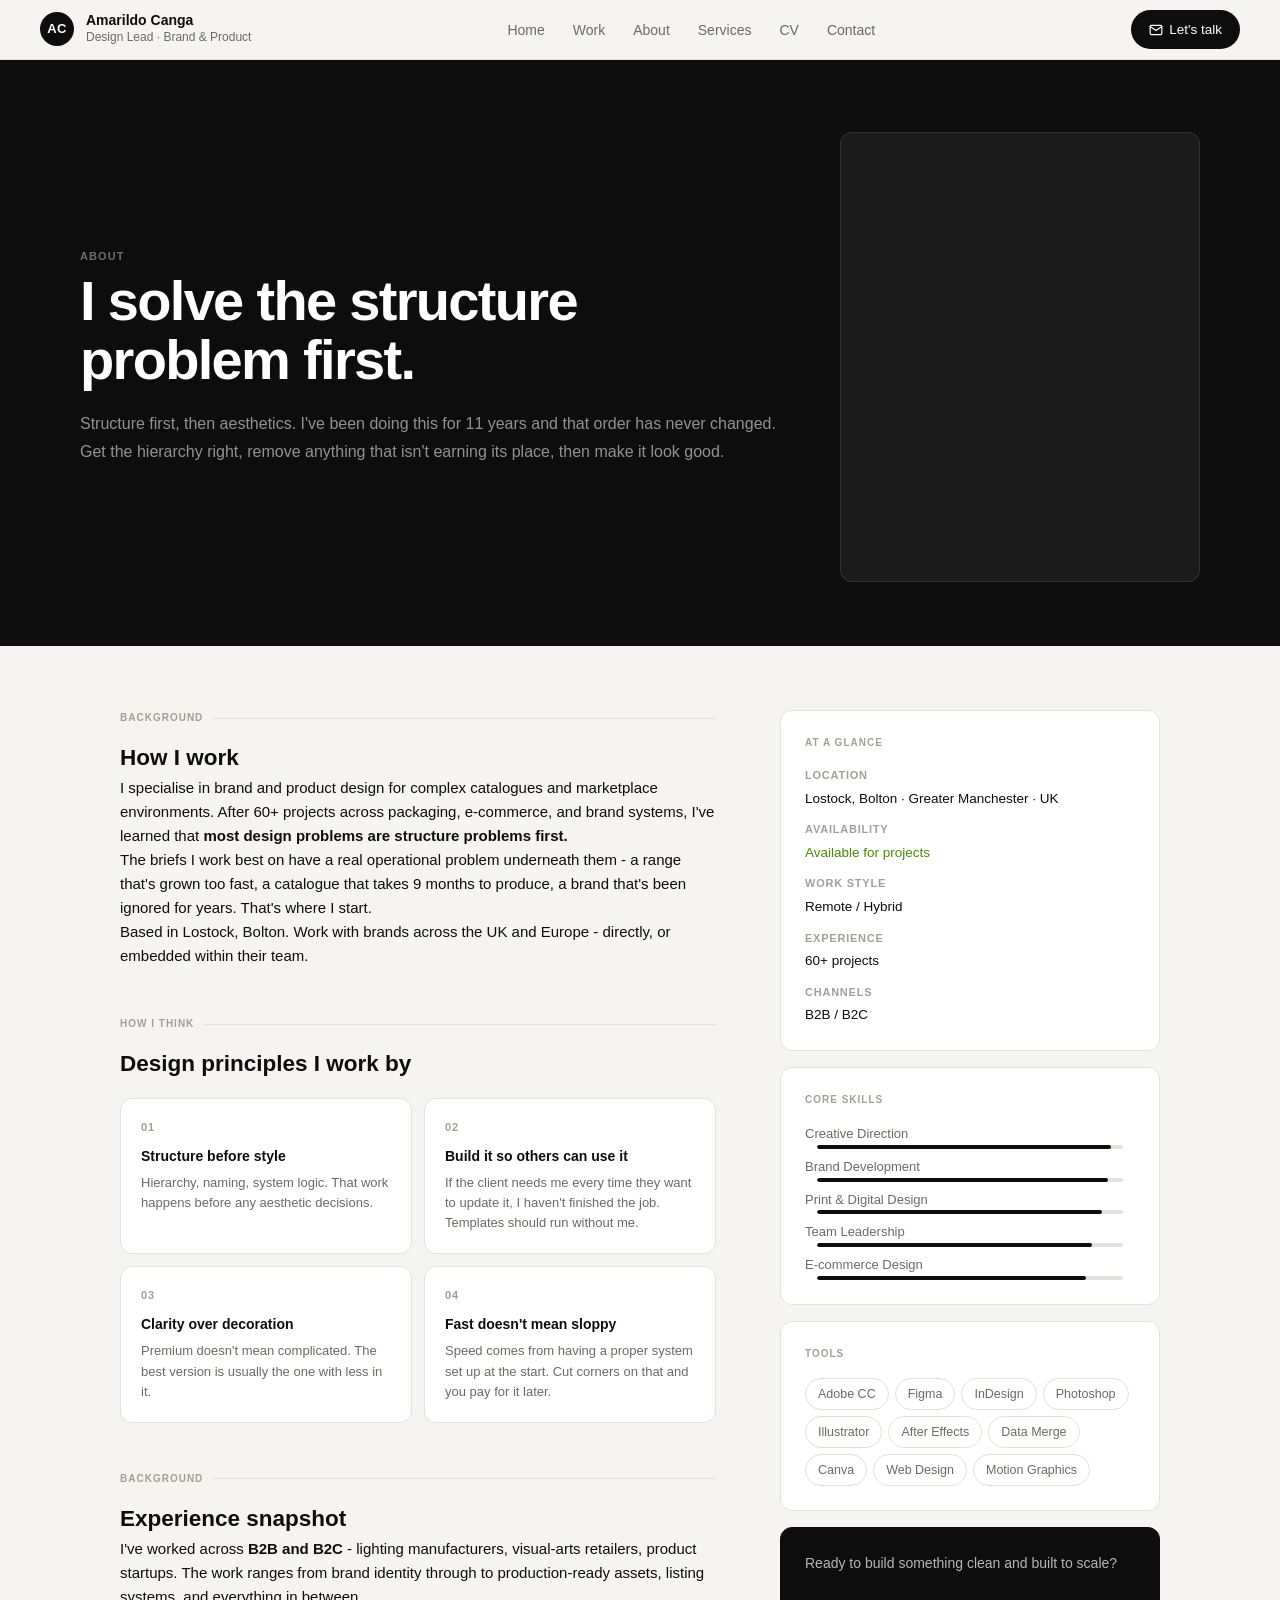
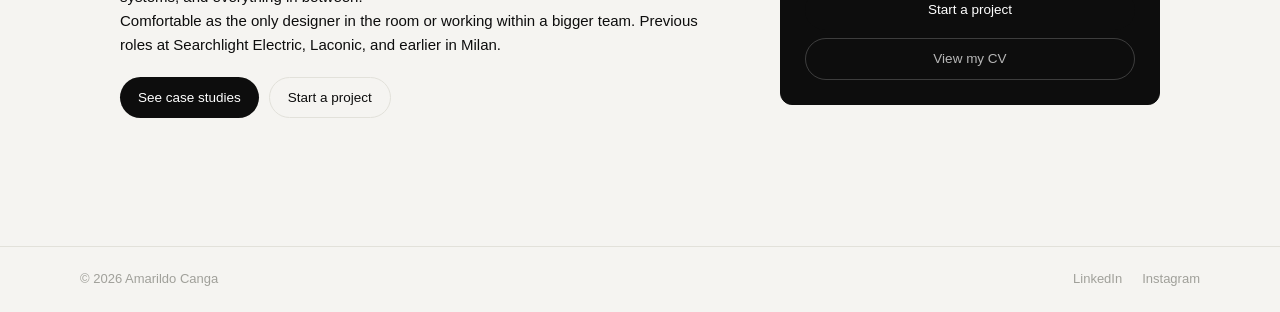
==== about.html @ d6d99cae "Add files via upload" ====
<!DOCTYPE html>
<html lang="en">
<head>
<meta charset="UTF-8">
<meta name="viewport" content="width=device-width, initial-scale=1.0">
<title>About - Amarildo Canga</title>
<link rel="stylesheet" href="/style.css">
<style>
  .about-hero { background: var(--black); padding: 72px 40px 64px; }
  .about-hero-inner { max-width: var(--max-w); margin: 0 auto; display: grid; grid-template-columns: 1fr 360px; gap: 64px; align-items: center; }
  .about-hero h1 { font-size: clamp(38px,5vw,56px); font-weight: 800; color: var(--white); letter-spacing: -0.03em; line-height: 1.05; margin-bottom: 20px; }
  .about-hero p { font-size: 16px; color: rgba(255,255,255,0.55); line-height: 1.75; font-weight: 300; }
  .about-hero-img { background: rgba(255,255,255,0.06); border: 1px solid rgba(255,255,255,0.1); border-radius: var(--radius); aspect-ratio: 4/5; max-height: 480px; display: flex; align-items: center; justify-content: center; color: rgba(255,255,255,0.2); font-size: 13px; font-style: italic; overflow: hidden; }

  .about-body { max-width: var(--max-w); margin: 0 auto; padding: 64px 40px 80px; display: grid; grid-template-columns: 1fr 380px; gap: 64px; align-items: start; }

  .prose h2 { font-size: 24px; font-weight: 800; letter-spacing: -0.02em; margin-bottom: 14px; line-height: 1.2; }
  .prose p { font-size: 15px; color: var(--gray-600); line-height: 1.8; margin-bottom: 16px; }
  .prose p strong { color: var(--black); font-weight: 600; }
  .prose-section { margin-bottom: 48px; }

  .block-label { font-size: 10px; text-transform: uppercase; letter-spacing: 0.1em; color: var(--gray-400); font-weight: 600; margin-bottom: 14px; display: flex; align-items: center; gap: 10px; }
  .block-label::after { content: ''; flex: 1; height: 1px; background: var(--gray-200); }

  .values-grid { display: grid; grid-template-columns: 1fr 1fr; gap: 12px; margin-top: 16px; }
  .value-card { background: var(--white); border: 1px solid var(--gray-200); border-radius: var(--radius); padding: 20px; }
  .value-num { font-size: 11px; font-weight: 700; color: var(--gray-400); text-transform: uppercase; letter-spacing: 0.08em; margin-bottom: 8px; }
  .value-title { font-size: 14px; font-weight: 700; margin-bottom: 6px; }
  .value-desc { font-size: 13px; color: var(--gray-600); line-height: 1.55; }

  /* Sidebar */
  .about-sidebar { position: sticky; top: 80px; display: flex; flex-direction: column; gap: 16px; }
  .info-card { background: var(--white); border: 1px solid var(--gray-200); border-radius: var(--radius); padding: 24px; }
  .info-card-label { font-size: 10px; text-transform: uppercase; letter-spacing: 0.1em; color: var(--gray-400); font-weight: 600; margin-bottom: 16px; }
  .info-row { display: flex; flex-direction: column; gap: 12px; }
  .info-item-label { font-size: 11px; text-transform: uppercase; letter-spacing: 0.07em; color: var(--gray-400); font-weight: 600; margin-bottom: 3px; }
  .info-item-value { font-size: 13.5px; font-weight: 500; }
  .skills-list { list-style: none; display: flex; flex-direction: column; gap: 8px; }
  .skill-row { display: flex; align-items: center; justify-content: space-between; }
  .skill-name { font-size: 13px; color: var(--gray-600); }
  .skill-bar { flex: 1; height: 4px; background: var(--gray-200); border-radius: 2px; margin: 0 12px; overflow: hidden; }
  .skill-fill { height: 100%; background: var(--black); border-radius: 2px; transition: width 1s ease; width: 0; }
  .skill-fill.loaded { }
  .tool-tags { display: flex; flex-wrap: wrap; gap: 6px; margin-top: 4px; }

  @media (max-width: 900px) {
    .about-hero { padding: 48px 20px; }
    .about-hero-inner { grid-template-columns: 1fr; gap: 32px; }
    .about-body { grid-template-columns: 1fr; padding: 40px 20px 60px; gap: 36px; }
    .about-sidebar { position: static; }
    .values-grid { grid-template-columns: 1fr; }
  }
</style>
</head>
<body>

<div class="menu-overlay" id="menuOverlay"></div>
<div class="mobile-menu" id="mobileMenu">
  <button class="mobile-menu-close" id="menuClose">&#x2715;</button>
  <a href="/">Home</a>
  <div class="mobile-work-group">
    <a href="/work" class="mobile-work-parent">Work</a>
    <div class="mobile-submenu">
      <a href="/harled">Harled Essentials</a>
      <a href="/omnisolar">Omnisolar</a>
      <a href="/searchlight">Searchlight</a>
      <a href="/zipstrip">ZIP Strip</a>
      <a href="/coffee">200&#xB0; Coffee</a>
      <a href="/wanderlust">Wanderlust</a>
    </div>
  </div>
  <a href="/about">About</a>
  <a href="/services">Services</a>
  <a href="/cv">CV</a>
  <a href="/contact">Contact</a>
  <a href="/contact" class="mobile-cta">Let&#x2019;s talk</a>
</div>
<nav>
  <a href="/" class="nav-logo">
    <div class="nav-avatar">AC</div>
    <div><div class="nav-name">Amarildo Canga</div><div class="nav-title">Design Lead · Brand & Product</div></div>
  </a>
    <ul class="nav-links">
    <li><a href="/">Home</a></li>
    <li><a href="/work">Work</a></li>
    <li><a href="/about">About</a></li>
    <li><a href="/services">Services</a></li>
    <li><a href="/cv">CV</a></li>
    <li><a href="/contact">Contact</a></li>
  </ul>
  <a href="/contact" class="btn-pill nav-cta"><svg width="14" height="14" viewBox="0 0 24 24" fill="none" stroke="currentColor" stroke-width="2" stroke-linecap="round" stroke-linejoin="round"><path d="M4 4h16c1.1 0 2 .9 2 2v12c0 1.1-.9 2-2 2H4c-1.1 0-2-.9-2-2V6c0-1.1.9-2 2-2z"/><polyline points="22,6 12,13 2,6"/></svg> Let's talk </a>
<button class="burger" id="burger" aria-label="Menu"><span></span><span></span><span></span></button>
</nav>

<div class="about-hero">
  <div class="about-hero-inner">
    <div class="fade-up">
      <div class="section-label" style="color:rgba(255,255,255,0.4)">About</div>
      <h1>I solve the structure problem first.</h1>
      <p>Structure first, then aesthetics. I've been doing this for 11 years and that order has never changed. Get the hierarchy right, remove anything that isn't earning its place, then make it look good.</p>
    </div>
    <div class="about-hero-img fade-up" style="animation-delay:.15s; background-image:url('https://res.cloudinary.com/dylkbwins/image/upload/v1772619330/Image_800x1000.jpg'); background-size:cover; background-position:center top;"></div>
  </div>
</div>

<div class="about-body">
  <main>
    <div class="prose-section reveal">
      <div class="block-label">Background</div>
      <h2>How I work</h2>
      <p>I specialise in brand and product design for complex catalogues and marketplace environments. After 60+ projects across packaging, e-commerce, and brand systems, I've learned that <strong>most design problems are structure problems first.</strong></p>
      <p>The briefs I work best on have a real operational problem underneath them - a range that's grown too fast, a catalogue that takes 9 months to produce, a brand that's been ignored for years. That's where I start.</p>
      <p>Based in Lostock, Bolton. Work with brands across the UK and Europe - directly, or embedded within their team.</p>
    </div>

    <div class="prose-section reveal">
      <div class="block-label">How I think</div>
      <h2>Design principles I work by</h2>
      <div class="values-grid">
        <div class="value-card">
          <div class="value-num">01</div>
          <div class="value-title">Structure before style</div>
          <div class="value-desc">Hierarchy, naming, system logic. That work happens before any aesthetic decisions.</div>
        </div>
        <div class="value-card">
          <div class="value-num">02</div>
          <div class="value-title">Build it so others can use it</div>
          <div class="value-desc">If the client needs me every time they want to update it, I haven't finished the job. Templates should run without me.</div>
        </div>
        <div class="value-card">
          <div class="value-num">03</div>
          <div class="value-title">Clarity over decoration</div>
          <div class="value-desc">Premium doesn't mean complicated. The best version is usually the one with less in it.</div>
        </div>
        <div class="value-card">
          <div class="value-num">04</div>
          <div class="value-title">Fast doesn't mean sloppy</div>
          <div class="value-desc">Speed comes from having a proper system set up at the start. Cut corners on that and you pay for it later.</div>
        </div>
      </div>
    </div>

    <div class="prose-section reveal">
      <div class="block-label">Background</div>
      <h2>Experience snapshot</h2>
      <p>I've worked across <strong>B2B and B2C</strong> - lighting manufacturers, visual-arts retailers, product startups. The work ranges from brand identity through to production-ready assets, listing systems, and everything in between.</p>
      <p>Comfortable as the only designer in the room or working within a bigger team. Previous roles at Searchlight Electric, Laconic, and earlier in Milan.</p>
      <div style="display:flex;gap:10px;margin-top:20px;flex-wrap:wrap;">
        <a href="/portfolio" class="btn-pill">See case studies </a>
        <a href="/contact" class="btn-pill outline">Start a project</a>
      </div>
    </div>
  </main>

  <aside class="about-sidebar">
    <div class="info-card reveal">
      <div class="info-card-label">At a glance</div>
      <div class="info-row">
        <div><div class="info-item-label">Location</div><div class="info-item-value">Lostock, Bolton · Greater Manchester · UK</div></div>
        <div><div class="info-item-label">Availability</div><div class="info-item-value" style="color:#4a8a00">Available for projects</div></div>
        <div><div class="info-item-label">Work style</div><div class="info-item-value">Remote / Hybrid</div></div>
        <div><div class="info-item-label">Experience</div><div class="info-item-value">60+ projects</div></div>
        <div><div class="info-item-label">Channels</div><div class="info-item-value">B2B / B2C</div></div>
      </div>
    </div>

    <div class="info-card reveal">
      <div class="info-card-label">Core skills</div>
      <ul class="skills-list">
        <li><div class="skill-row"><span class="skill-name">Creative Direction</span></div><div class="skill-bar"><div class="skill-fill" data-width="96"></div></div></li>
        <li><div class="skill-row"><span class="skill-name">Brand Development</span></div><div class="skill-bar"><div class="skill-fill" data-width="95"></div></div></li>
        <li><div class="skill-row"><span class="skill-name">Print &amp; Digital Design</span></div><div class="skill-bar"><div class="skill-fill" data-width="93"></div></div></li>
        <li><div class="skill-row"><span class="skill-name">Team Leadership</span></div><div class="skill-bar"><div class="skill-fill" data-width="90"></div></div></li>
        <li><div class="skill-row"><span class="skill-name">E-commerce Design</span></div><div class="skill-bar"><div class="skill-fill" data-width="88"></div></div></li>
      </ul>
    </div>

    <div class="info-card reveal">
      <div class="info-card-label">Tools</div>
      <div class="tool-tags">
        <span class="tag">Adobe CC</span>
        <span class="tag">Figma</span>
        <span class="tag">InDesign</span>
        <span class="tag">Photoshop</span>
        <span class="tag">Illustrator</span>
        <span class="tag">After Effects</span>
        <span class="tag">Data Merge</span>
        <span class="tag">Canva</span>
        <span class="tag">Web Design</span>
        <span class="tag">Motion Graphics</span>
      </div>
    </div>

    <div class="info-card reveal" style="background:var(--black);border-color:var(--black);">
      <p style="font-size:14px;color:rgba(255,255,255,0.7);line-height:1.6;margin-bottom:16px;">Ready to build something clean and built to scale?</p>
      <div style="display:flex;flex-direction:column;gap:8px;">
        <a href="/contact" class="btn-pill" style="justify-content:center;">Start a project </a>
        <a href="/cv" class="btn-pill outline" style="justify-content:center;border-color:rgba(255,255,255,0.2);color:rgba(255,255,255,0.7);">View my CV</a>
      </div>
    </div>
  </aside>
</div>

<footer>
  <div class="footer-inner">
    <span class="footer-copy">© 2026 Amarildo Canga</span>
    <div class="footer-links">
      <a href="https://uk.linkedin.com/in/amarildo-canga-2a92a843" target="_blank">LinkedIn</a>
      <a href="https://www.instagram.com/amarildo.design/" target="_blank">Instagram</a>
    </div>
  </div>
</footer>

<script>
  const obs = new IntersectionObserver(entries => {
    entries.forEach(e => {
      if (e.isIntersecting) {
        e.target.classList.add('visible');
        // Animate skill bars
        e.target.querySelectorAll('.skill-fill').forEach(bar => {
          bar.style.width = bar.dataset.width + '%';
        });
        obs.unobserve(e.target);
      }
    });
  }, { threshold: 0.08 });
  document.querySelectorAll('.reveal').forEach(el => obs.observe(el));
</script>


<script>
(function() {
  (function() {
  var burger = document.getElementById('burger');
  var menu = document.getElementById('mobileMenu');
  var overlay = document.getElementById('menuOverlay');
  var closeBtn = document.getElementById('menuClose');
  function openMenu() { menu.classList.add('open'); overlay.classList.add('open'); burger.classList.add('open'); document.body.style.overflow = 'hidden'; }
  function closeMenu() { menu.classList.remove('open'); overlay.classList.remove('open'); burger.classList.remove('open'); document.body.style.overflow = ''; }
  if (burger) burger.addEventListener('click', openMenu);
  if (closeBtn) closeBtn.addEventListener('click', closeMenu);
  if (overlay) overlay.addEventListener('click', closeMenu);
})();
})();
</script>
</body>
</html>
---- style.css ----
/* ── RESET & BASE ── */
*, *::before, *::after { box-sizing: border-box; margin: 0; padding: 0; }

:root {
  --black: #0d0d0d;
  --white: #ffffff;
  --off-white: #f5f4f1;
  --gray-100: #f0efe9;
  --gray-200: #e2e1da;
  --gray-400: #a0a09a;
  --gray-600: #6b6b65;
  --gray-800: #2c2c28;
  --accent: #c8f135;
  --red: #e5321b;
  --font: 'Helvetica Neue', Helvetica, Arial, sans-serif;
  --radius: 12px;
  --radius-sm: 8px;
  --radius-pill: 100px;
  --max-w: 1120px;
  --nav-h: 60px;
}

html { scroll-behavior: smooth; }

body {
  font-family: var(--font);
  background: var(--off-white);
  color: var(--black);
  font-size: 15px;
  line-height: 1.6;
  -webkit-font-smoothing: antialiased;
  overflow-x: hidden;
}

/* ── TYPOGRAPHY ── */
h1, h2, h3, h4 { font-family: var(--font); }

/* ── NAV ── */
nav {
  position: sticky;
  top: 0;
  z-index: 100;
  background: rgba(245,244,241,0.93);
  border-bottom: 1px solid var(--gray-200);
  padding: 0 40px;
  height: var(--nav-h);
  display: flex;
  align-items: center;
  justify-content: space-between;
  backdrop-filter: blur(14px);
}

.nav-logo {
  display: flex;
  align-items: center;
  gap: 12px;
  text-decoration: none;
  color: var(--black);
}

.nav-avatar {
  width: 34px; height: 34px;
  background: var(--black);
  border-radius: 50%;
  display: grid; place-items: center;
  font-weight: 700;
  font-size: 13px;
  color: var(--white);
  flex-shrink: 0;
  letter-spacing: 0.02em;
}

.nav-name { font-weight: 700; font-size: 14px; line-height: 1.2; }
.nav-title { font-size: 12px; color: var(--gray-600); font-weight: 400; }

.nav-links {
  display: flex;
  align-items: center;
  gap: 28px;
  list-style: none;
}

.nav-links a {
  text-decoration: none;
  color: var(--gray-600);
  font-size: 14px;
  font-weight: 400;
  transition: color 0.2s;
  position: relative;
  padding-bottom: 2px;
}

.nav-links a:hover { color: var(--black); }

.nav-links a.active {
  color: var(--black);
  font-weight: 600;
}

.nav-links a.active::after {
  content: '';
  position: absolute;
  bottom: -2px;
  left: 0; right: 0;
  height: 2px;
  background: var(--black);
  border-radius: 2px;
}

/* ── BUTTONS ── */
.btn-pill {
  display: inline-flex;
  align-items: center;
  gap: 6px;
  background: var(--black);
  color: var(--white);
  padding: 9px 18px;
  border-radius: var(--radius-pill);
  font-size: 13.5px;
  font-weight: 500;
  text-decoration: none;
  transition: background 0.2s, transform 0.15s;
  border: none;
  cursor: pointer;
  font-family: var(--font);
  white-space: nowrap;
}

.btn-pill:hover { background: var(--gray-800); transform: translateY(-1px); }

.btn-pill.outline {
  background: transparent;
  color: var(--black);
  border: 1.5px solid var(--gray-200);
}

.btn-pill.outline:hover { border-color: var(--black); background: transparent; transform: translateY(-1px); }

.btn-pill.accent {
  background: var(--accent);
  color: var(--black);
}

.btn-pill.accent:hover { background: #b8e020; }

/* ── TAGS ── */
.tag {
  padding: 5px 12px;
  border: 1.5px solid var(--gray-200);
  border-radius: var(--radius-pill);
  font-size: 12.5px;
  color: var(--gray-600);
  background: transparent;
}

.chip {
  font-size: 11px;
  font-weight: 600;
  padding: 4px 11px;
  border-radius: var(--radius-pill);
  letter-spacing: 0.03em;
}

.chip-dark { background: rgba(0,0,0,0.55); color: var(--white); }
.chip-accent { background: var(--accent); color: var(--black); }
.chip-red { background: var(--red); color: var(--white); }
.chip-outline { border: 1px solid rgba(255,255,255,0.35); color: var(--white); }
.chip-light { background: var(--gray-100); color: var(--gray-600); border: 1px solid var(--gray-200); }

/* ── SECTION LABELS ── */
.section-label {
  font-size: 11px;
  text-transform: uppercase;
  letter-spacing: 0.1em;
  color: var(--gray-400);
  font-weight: 600;
  margin-bottom: 6px;
}

.section-title {
  font-size: clamp(26px, 3vw, 36px);
  font-weight: 800;
  letter-spacing: -0.025em;
  margin-bottom: 8px;
  line-height: 1.1;
}

.section-sub {
  color: var(--gray-600);
  font-size: 14.5px;
  font-weight: 400;
  max-width: 480px;
  margin-bottom: 32px;
  line-height: 1.65;
}

/* ── PAGE WRAPPER ── */
.page-wrap {
  max-width: var(--max-w);
  margin: 0 auto;
  padding: 64px 40px 80px;
}

/* ── DIVIDER ── */
.divider {
  border: none;
  border-top: 1px solid var(--gray-200);
  margin: 48px 0;
}

/* ── FOOTER ── */
footer {
  border-top: 1px solid var(--gray-200);
  padding: 22px 40px;
  display: flex;
  justify-content: space-between;
  align-items: center;
  max-width: 100%;
}

.footer-inner {
  max-width: var(--max-w);
  margin: 0 auto;
  width: 100%;
  display: flex;
  justify-content: space-between;
  align-items: center;
}

.footer-copy { font-size: 13px; color: var(--gray-400); }

.footer-links { display: flex; gap: 20px; }

.footer-links a {
  font-size: 13px;
  color: var(--gray-400);
  text-decoration: none;
  transition: color 0.2s;
}

.footer-links a:hover { color: var(--black); }

/* ── ANIMATIONS ── */
@keyframes fadeUp {
  from { opacity: 0; transform: translateY(18px); }
  to   { opacity: 1; transform: translateY(0); }
}

.fade-up {
  animation: fadeUp 0.6s ease both;
}

.reveal {
  opacity: 0;
  transform: translateY(14px);
  transition: opacity 0.55s ease, transform 0.55s ease;
}

.reveal.visible {
  opacity: 1;
  transform: none;
}

/* ── CARDS ── */
.card-base {
  background: var(--white);
  border: 1px solid var(--gray-200);
  border-radius: var(--radius);
  overflow: hidden;
  transition: transform 0.25s, box-shadow 0.25s;
}

.card-base:hover {
  transform: translateY(-3px);
  box-shadow: 0 12px 40px rgba(0,0,0,0.09);
}

/* ── PLACEHOLDER IMAGES ── */







.img-note {
  display: flex;
  align-items: center;
  justify-content: center;
  font-size: 11px;
  color: rgba(255,255,255,0.3);
  font-style: italic;
  height: 100%;
  padding: 16px;
  text-align: center;
}

/* ── BURGER MENU ── */
.burger {
  display: none;
  flex-direction: column;
  justify-content: center;
  gap: 5px;
  width: 36px;
  height: 36px;
  cursor: pointer;
  background: none;
  border: none;
  padding: 4px;
  flex-shrink: 0;
}
.burger span {
  display: block;
  height: 2px;
  background: var(--black);
  border-radius: 2px;
  transition: all 0.3s ease;
  transform-origin: center;
}
.burger.open span:nth-child(1) { transform: translateY(7px) rotate(45deg); }
.burger.open span:nth-child(2) { opacity: 0; transform: scaleX(0); }
.burger.open span:nth-child(3) { transform: translateY(-7px) rotate(-45deg); }

/* Slide-in panel */
.mobile-menu {
  position: fixed;
  top: 0;
  right: -100%;
  width: min(320px, 85vw);
  height: 100dvh;
  background: var(--black);
  z-index: 200;
  display: flex;
  flex-direction: column;
  padding: 80px 32px 40px;
  gap: 8px;
  transition: right 0.35s cubic-bezier(0.4, 0, 0.2, 1);
  overflow-y: auto;
}
.mobile-menu.open { right: 0; }

.mobile-menu a {
  text-decoration: none;
  color: rgba(255,255,255,0.6);
  font-size: 22px;
  font-weight: 700;
  letter-spacing: -0.02em;
  padding: 12px 0;
  border-bottom: 1px solid rgba(255,255,255,0.08);
  transition: color 0.2s;
}
.mobile-menu a:hover,
.mobile-menu a.active { color: var(--white); }
.mobile-menu a:last-child { border-bottom: none; }

.mobile-menu .mobile-cta {
  margin-top: 24px;
  background: var(--accent);
  color: var(--black) !important;
  border-radius: var(--radius-pill);
  padding: 14px 24px !important;
  font-size: 15px !important;
  text-align: center;
  border-bottom: none !important;
}

/* Overlay behind panel */
.menu-overlay {
  display: none;
  position: fixed;
  inset: 0;
  background: rgba(0,0,0,0.5);
  z-index: 199;
  backdrop-filter: blur(2px);
}
.menu-overlay.open { display: block; }

/* Close button inside panel */
.mobile-menu-close {
  position: absolute;
  top: 20px;
  right: 20px;
  width: 36px;
  height: 36px;
  background: rgba(255,255,255,0.1);
  border: none;
  border-radius: 50%;
  color: white;
  font-size: 18px;
  cursor: pointer;
  display: grid;
  place-items: center;
  line-height: 1;
}

/* ── RESPONSIVE ── */
@media (max-width: 900px) {
  nav { padding: 0 20px; }
  .nav-links { gap: 16px; }
  .page-wrap { padding: 40px 20px 60px; }
  footer { padding: 20px; }
  .footer-inner { flex-direction: column; gap: 12px; text-align: center; }
}

@media (max-width: 640px) {
  .nav-links { display: none; }
  .btn-pill.nav-cta { display: none; }
  .burger { display: flex; }
}
.ph-200-1{background-image:url("https://res.cloudinary.com/dylkbwins/image/upload/v1772619361/200_Coffee_hero.jpg");background-size:cover;background-position:center;}
.ph-200-2{background-image:url("https://res.cloudinary.com/dylkbwins/image/upload/v1772619526/200_Coffee.jpg");background-size:cover;background-position:center;}
.ph-200-3{background-image:url("https://res.cloudinary.com/dylkbwins/image/upload/v1772619663/200_Coffee.jpg");background-size:cover;background-position:center;}
.ph-halo-1{background-image:url("https://res.cloudinary.com/dylkbwins/image/upload/v1772619360/ZIP_Strip_hero.jpg");background-size:cover;background-position:center;}
.ph-halo-2{background-image:url("https://res.cloudinary.com/dylkbwins/image/upload/v1772619530/ZIP_Strip.jpg");background-size:cover;background-position:center;}
.ph-halo-3{background-image:url("https://res.cloudinary.com/dylkbwins/image/upload/v1772619664/ZIP_Strip.jpg");background-size:cover;background-position:center;}
.ph-wander-1{background-image:url("https://res.cloudinary.com/dylkbwins/image/upload/v1772619363/Wanderlust_hero.jpg");background-size:cover;background-position:center;}
.ph-wander-2{background-image:url("https://res.cloudinary.com/dylkbwins/image/upload/v1772619529/Wanderlust.jpg");background-size:cover;background-position:center;}
.ph-wander-3{background-image:url("https://res.cloudinary.com/dylkbwins/image/upload/v1772619664/Wanderlust.jpg");background-size:cover;background-position:center;}
.ph-led-1{background-image:url("https://res.cloudinary.com/dylkbwins/image/upload/v1772619366/Harled_Essentials_hero.jpg");background-size:cover;background-position:center;}
.ph-led-2{background-image:url("https://res.cloudinary.com/dylkbwins/image/upload/v1772619341/Harled_V1.jpg");background-size:cover;background-position:center;}
.ph-led-3{background-image:url("https://res.cloudinary.com/dylkbwins/image/upload/v1772619342/Harled_box.jpg");background-size:cover;background-position:center;}
.ph-led-4{background-image:url("https://res.cloudinary.com/dylkbwins/image/upload/v1772619356/Harled.jpg");background-size:cover;background-position:center;}
.ph-solar-1{background-image:url("https://res.cloudinary.com/dylkbwins/image/upload/v1772619364/Omnisolar_hero.jpg");background-size:cover;background-position:center;}
.ph-solar-2{background-image:url("https://res.cloudinary.com/dylkbwins/image/upload/v1772619350/Omnisolar.jpg");background-size:cover;background-position:center;}
.ph-social-1{background-image:url("https://res.cloudinary.com/dylkbwins/image/upload/v1772619358/Searchlight_hero.jpg");background-size:cover;background-position:center;}
.ph-social-2{background-image:url("https://res.cloudinary.com/dylkbwins/image/upload/v1772619347/Searchlight.jpg");background-size:cover;background-position:center;}

/* Index card images */
.ph-led   { background-image: url("https://res.cloudinary.com/dylkbwins/image/upload/v1772619375/Harled_Essentials_card.jpg"); background-size: cover; background-position: center; }
.ph-solar { background-image: url("https://res.cloudinary.com/dylkbwins/image/upload/v1772619374/Omnisolar_card.jpg"); background-size: cover; background-position: center; }
.ph-social{ background-image: url("https://res.cloudinary.com/dylkbwins/image/upload/v1772619369/Searchlight_card.jpg"); background-size: cover; background-position: center; }
.ph-halo  { background-image: url("https://res.cloudinary.com/dylkbwins/image/upload/v1772619368/ZIP_Strip_card.jpg"); background-size: cover; background-position: center; }
.ph-200   { background-image: url("https://res.cloudinary.com/dylkbwins/image/upload/v1772619371/200_Coffee_card.jpg"); background-size: cover; background-position: center; }
.ph-wander{ background-image: url("https://res.cloudinary.com/dylkbwins/image/upload/v1772619372/Wanderlust_card.jpg"); background-size: cover; background-position: center; }}

/* Mobile Work submenu */
.mobile-work-group { display: flex; flex-direction: column; }
.mobile-work-parent { font-size: 16px; font-weight: 600; padding: 12px 0; border-bottom: 1px solid rgba(255,255,255,0.08); color: rgba(255,255,255,0.7); text-decoration: none; display: block; }
.mobile-submenu { display: flex; flex-direction: column; padding-left: 16px; border-left: 2px solid var(--accent); margin: 6px 0 10px; gap: 2px; }
.mobile-submenu a { font-size: 13px; color: rgba(255,255,255,0.5); padding: 5px 0; text-decoration: none; border-bottom: none !important; }
.mobile-submenu a:hover { color: var(--white); }
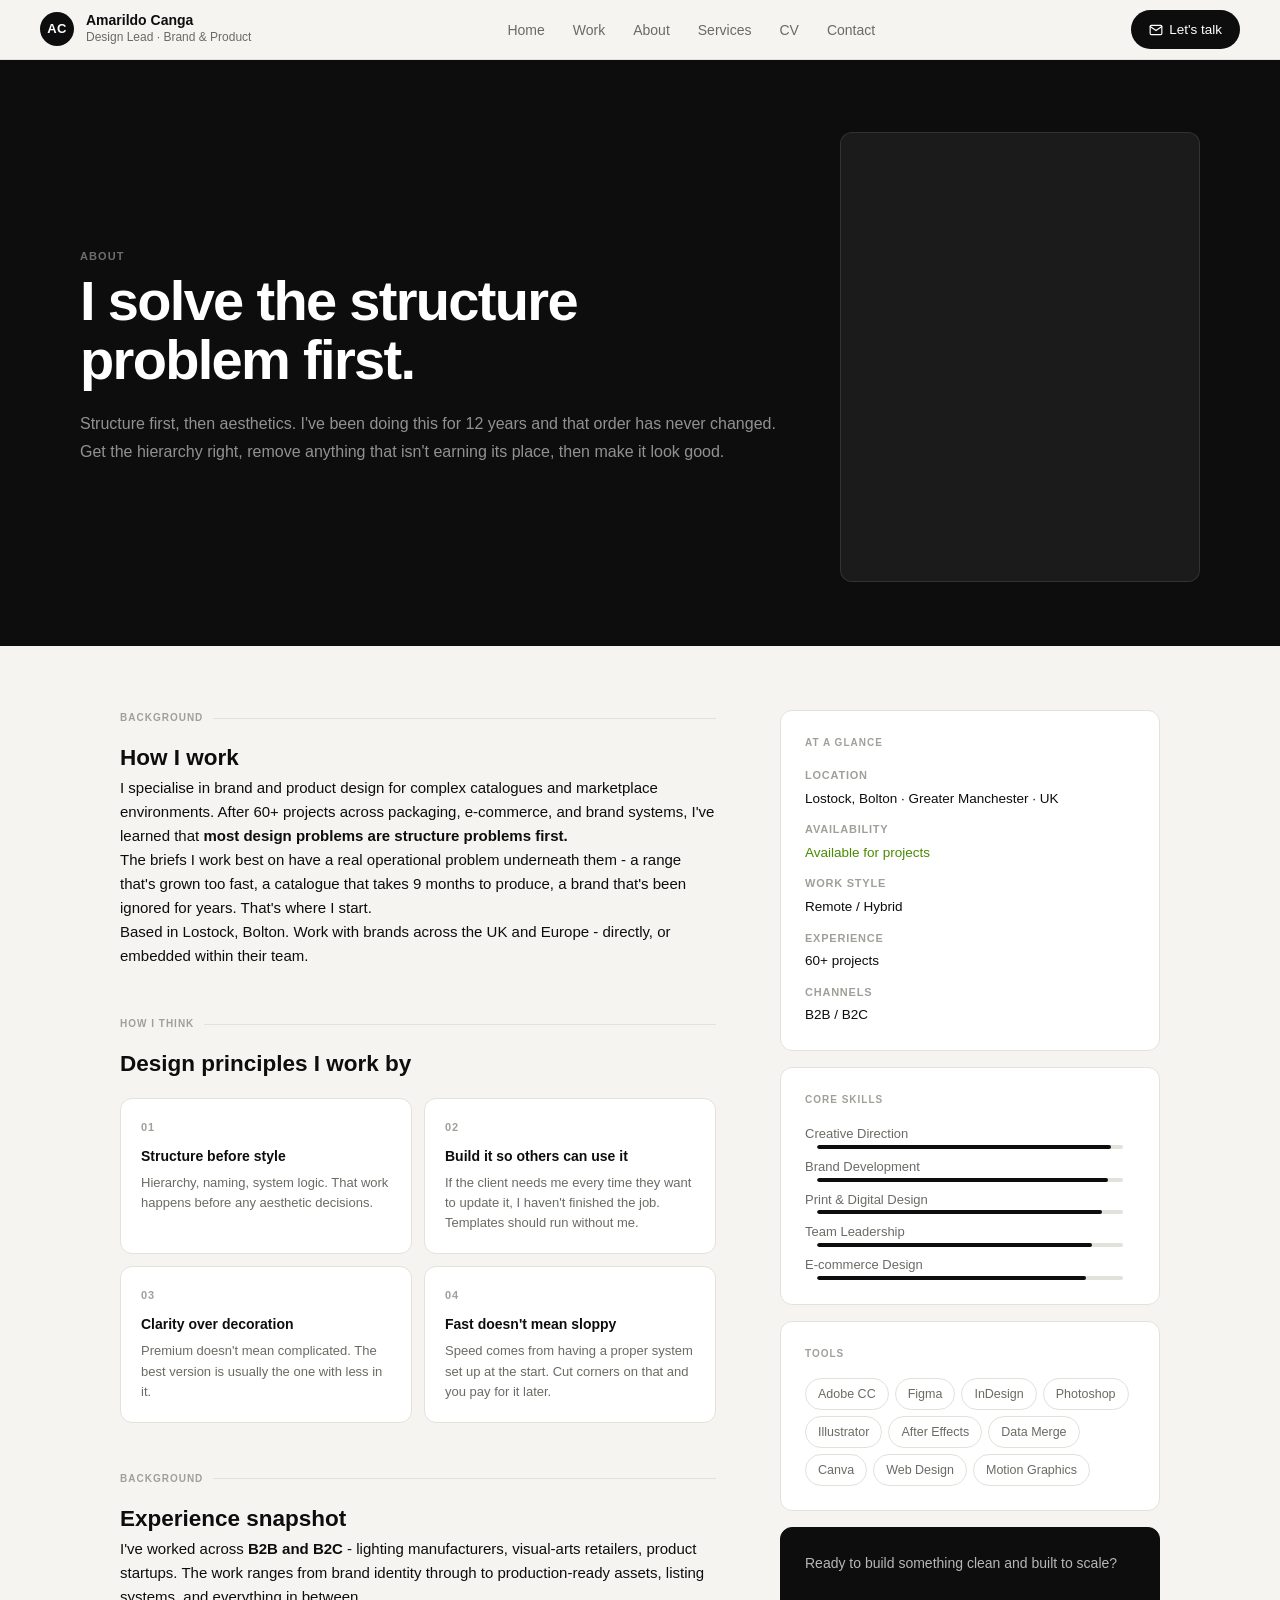
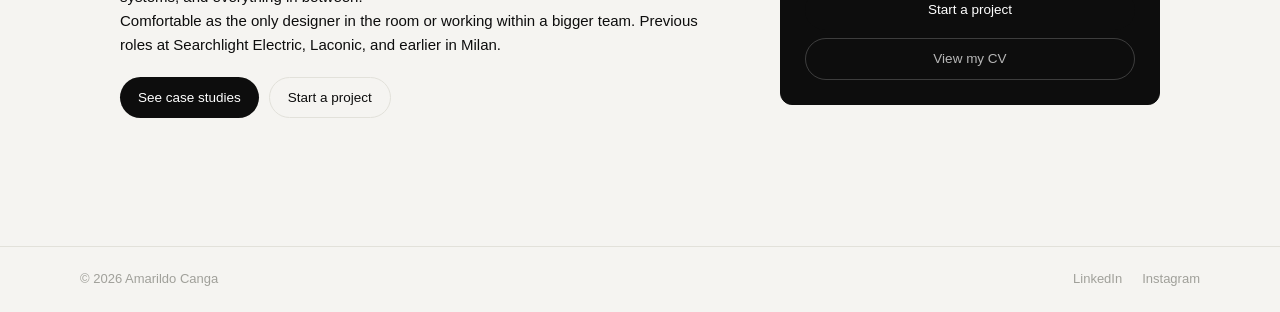
==== commit c2a31c5f: "Update about.html" ====
--- a/about.html
+++ b/about.html
@@ -97,7 +97,7 @@
     <div class="fade-up">
       <div class="section-label" style="color:rgba(255,255,255,0.4)">About</div>
       <h1>I solve the structure problem first.</h1>
-      <p>Structure first, then aesthetics. I've been doing this for 11 years and that order has never changed. Get the hierarchy right, remove anything that isn't earning its place, then make it look good.</p>
+      <p>Structure first, then aesthetics. I've been doing this for 12 years and that order has never changed. Get the hierarchy right, remove anything that isn't earning its place, then make it look good.</p>
     </div>
     <div class="about-hero-img fade-up" style="animation-delay:.15s; background-image:url('https://res.cloudinary.com/dylkbwins/image/upload/v1772619330/Image_800x1000.jpg'); background-size:cover; background-position:center top;"></div>
   </div>
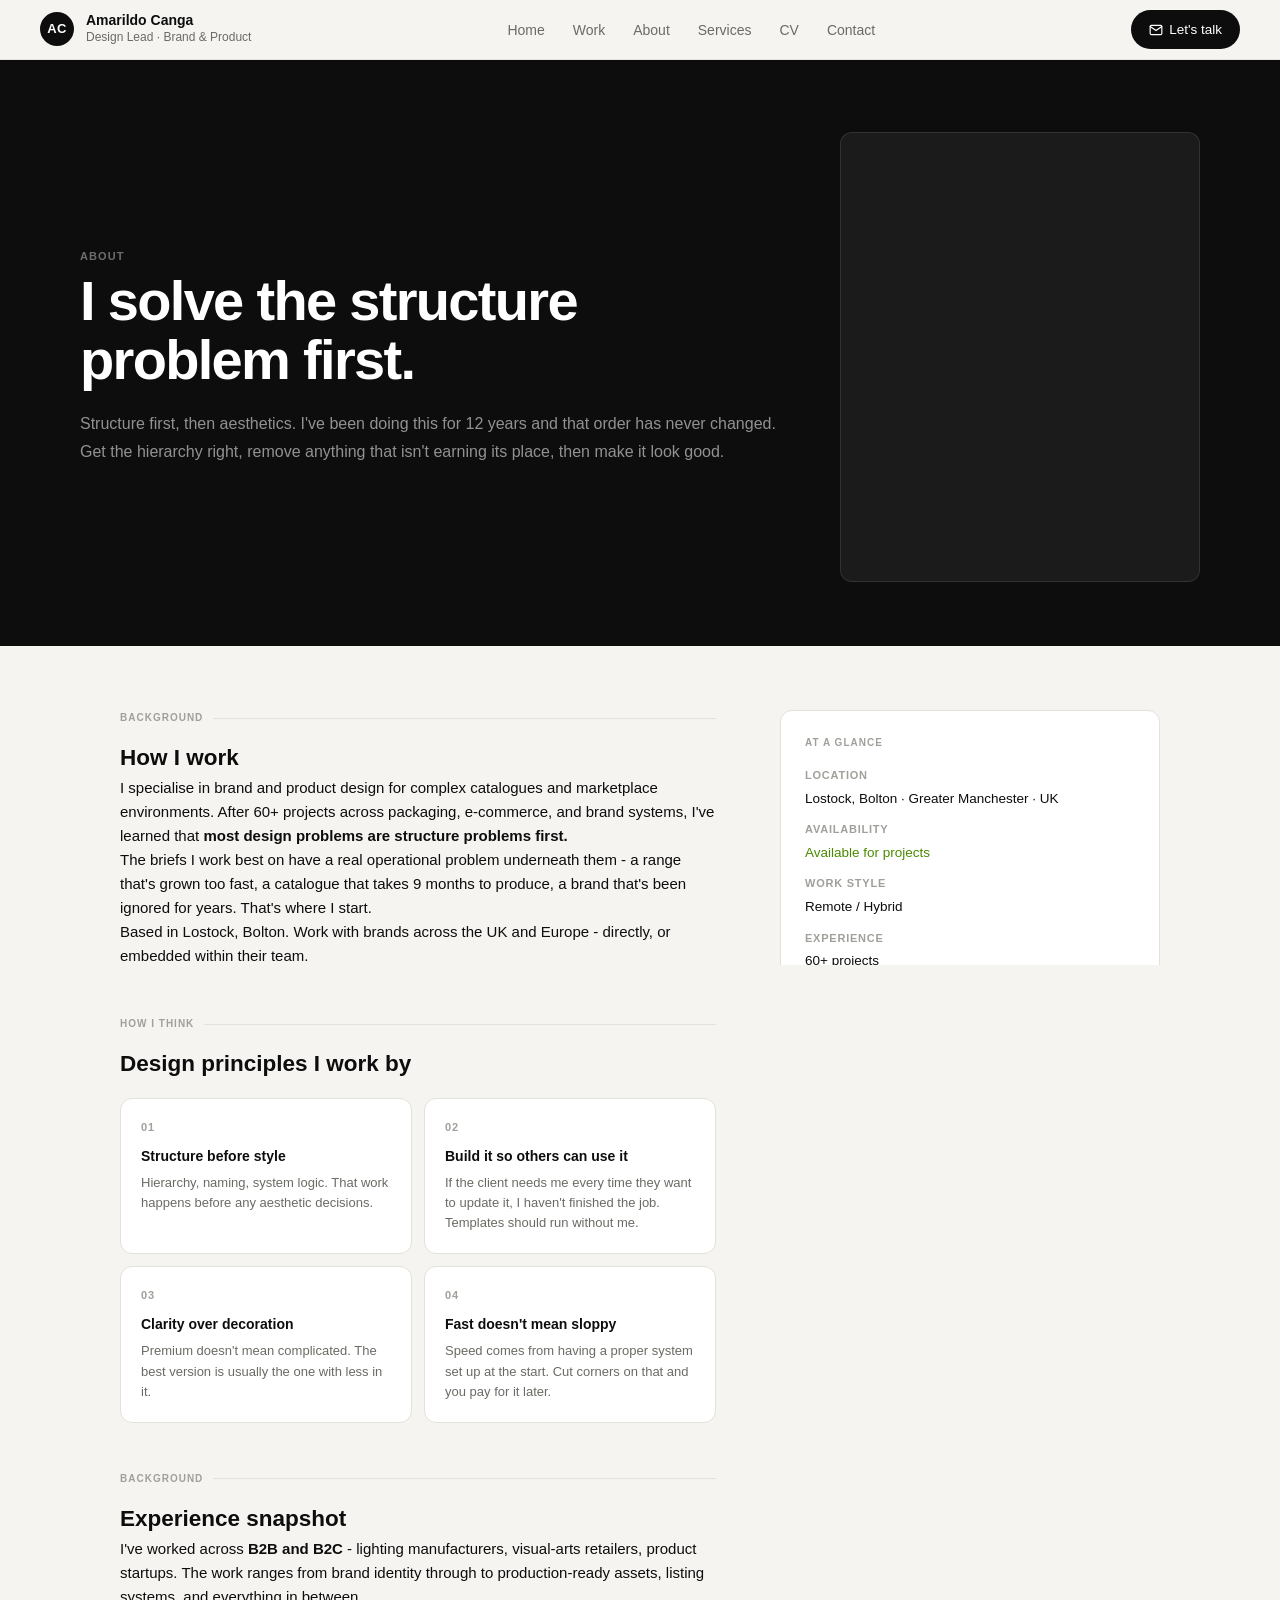
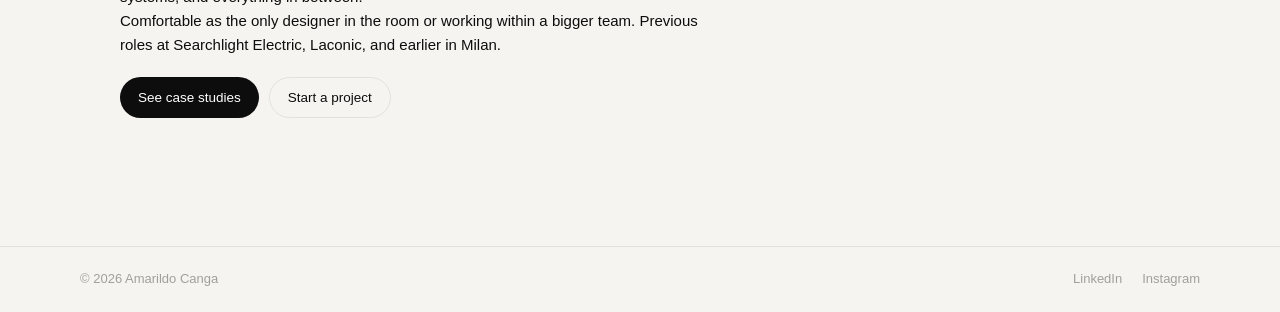
==== commit e5b24117: "Fix image URL in about.html" ====
--- a/about.html
+++ b/about.html
@@ -99,7 +99,7 @@
       <h1>I solve the structure problem first.</h1>
       <p>Structure first, then aesthetics. I've been doing this for 12 years and that order has never changed. Get the hierarchy right, remove anything that isn't earning its place, then make it look good.</p>
     </div>
-    <div class="about-hero-img fade-up" style="animation-delay:.15s; background-image:url('https://res.cloudinary.com/dylkbwins/image/upload/v1772619330/Image_800x1000.jpg'); background-size:cover; background-position:center top;"></div>
+    <div class="about-hero-img fade-up" style="animation-delay:.15s; background-image:url('https://res.cloudinary.com/dylkbwins/image/upload//Image_800x1000.jpg'); background-size:cover; background-position:center top;"></div>
   </div>
 </div>
 
